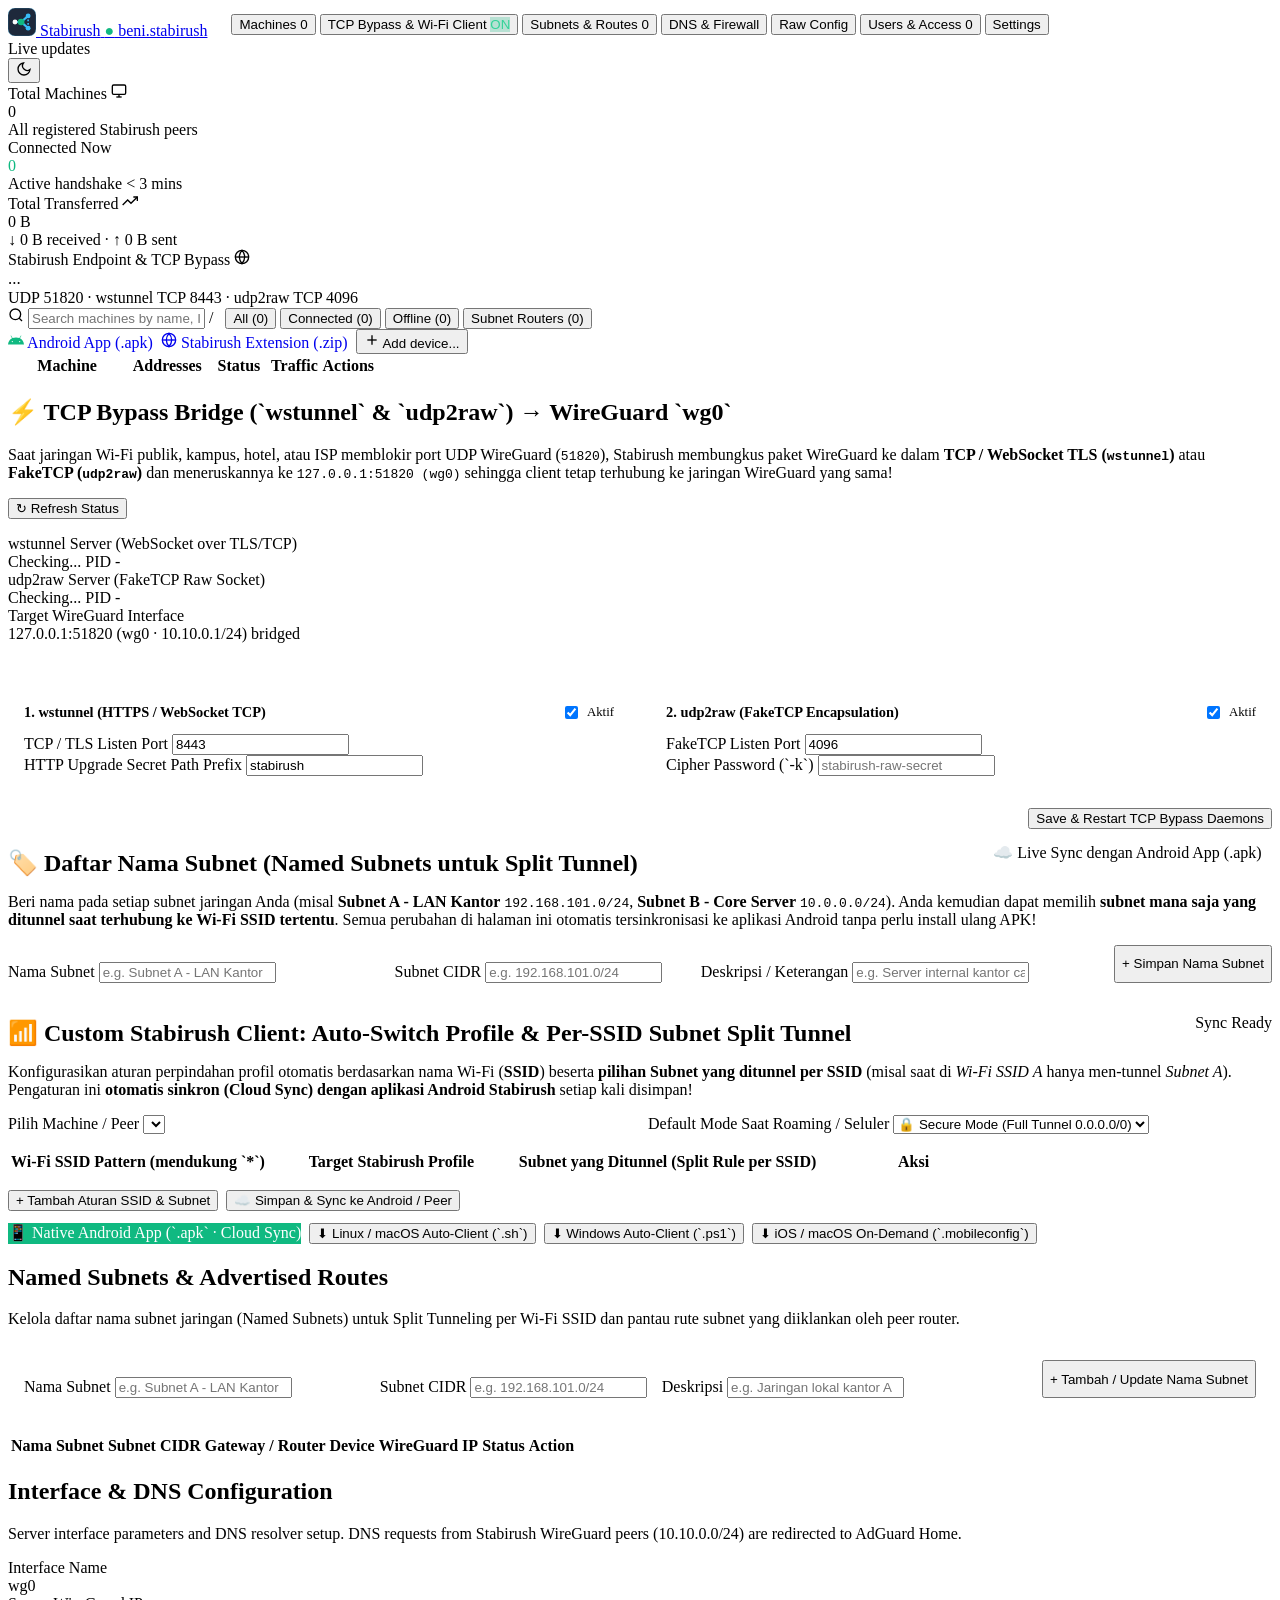
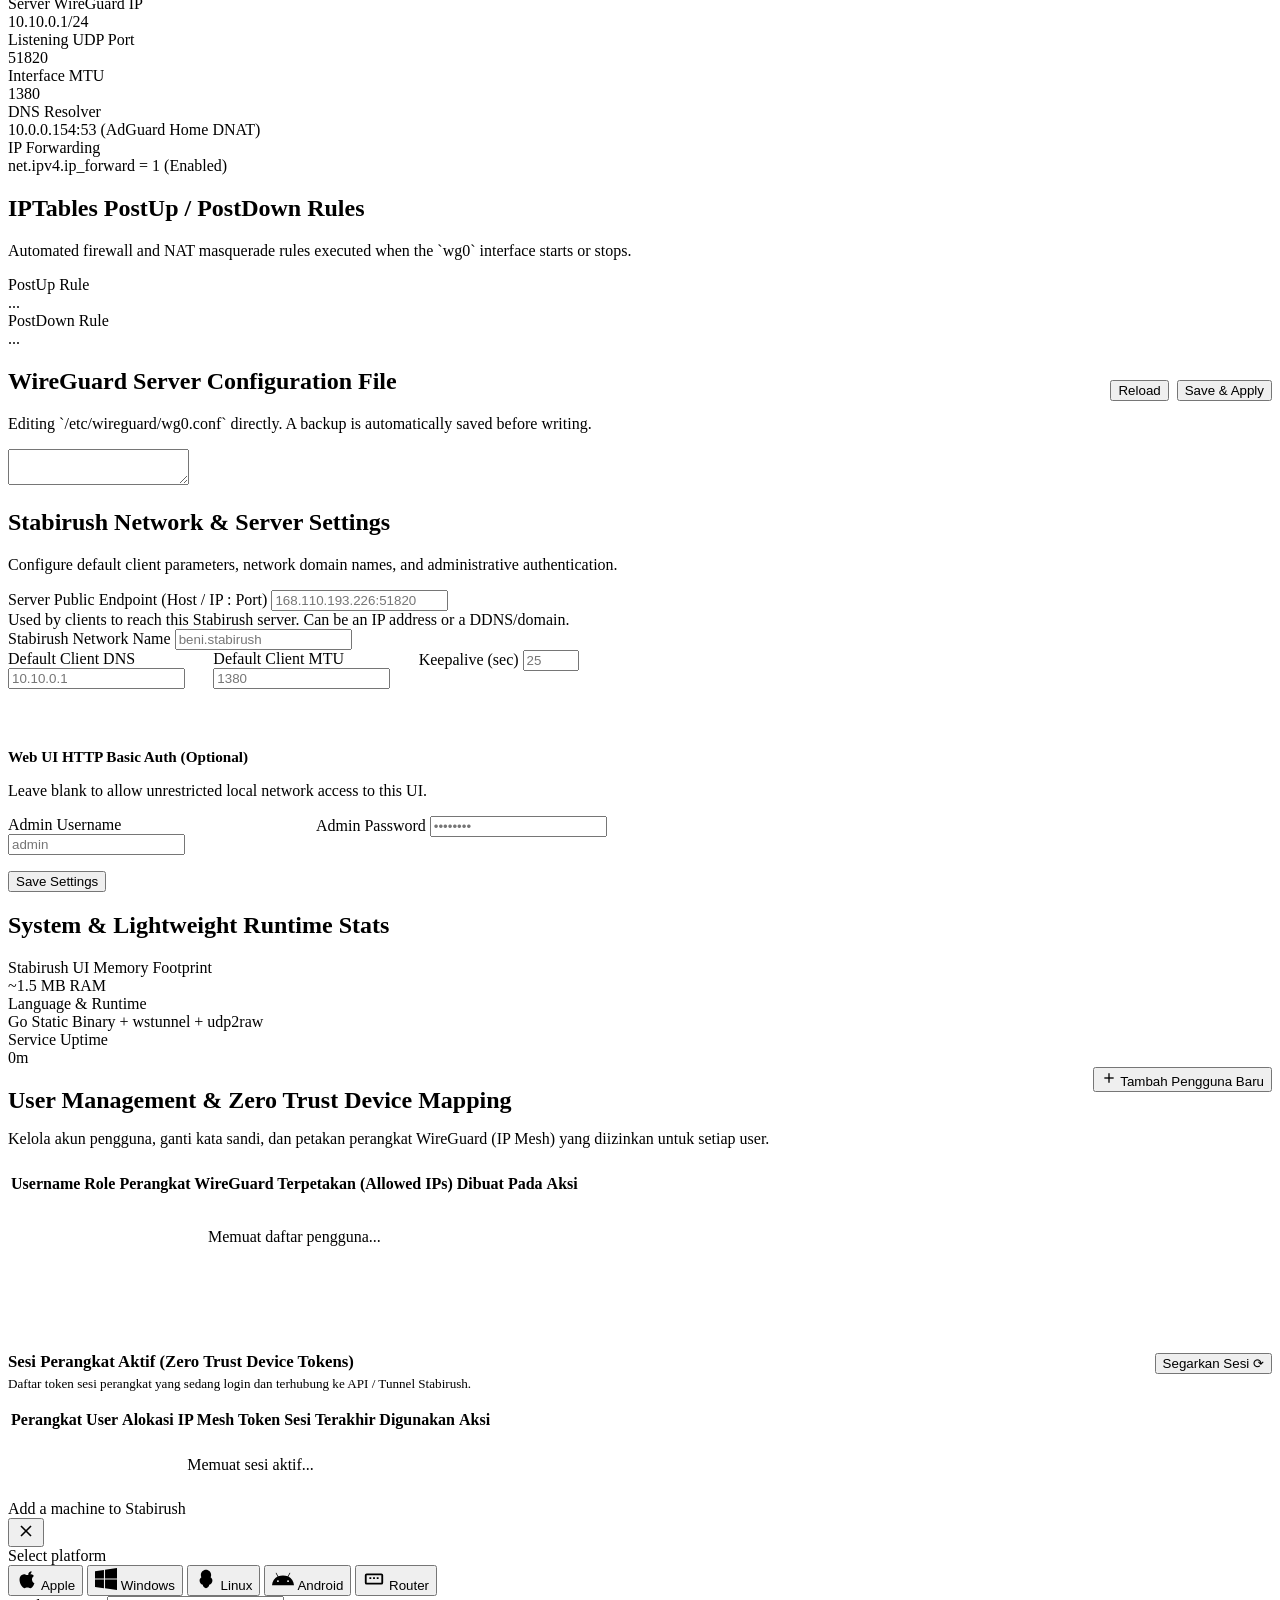
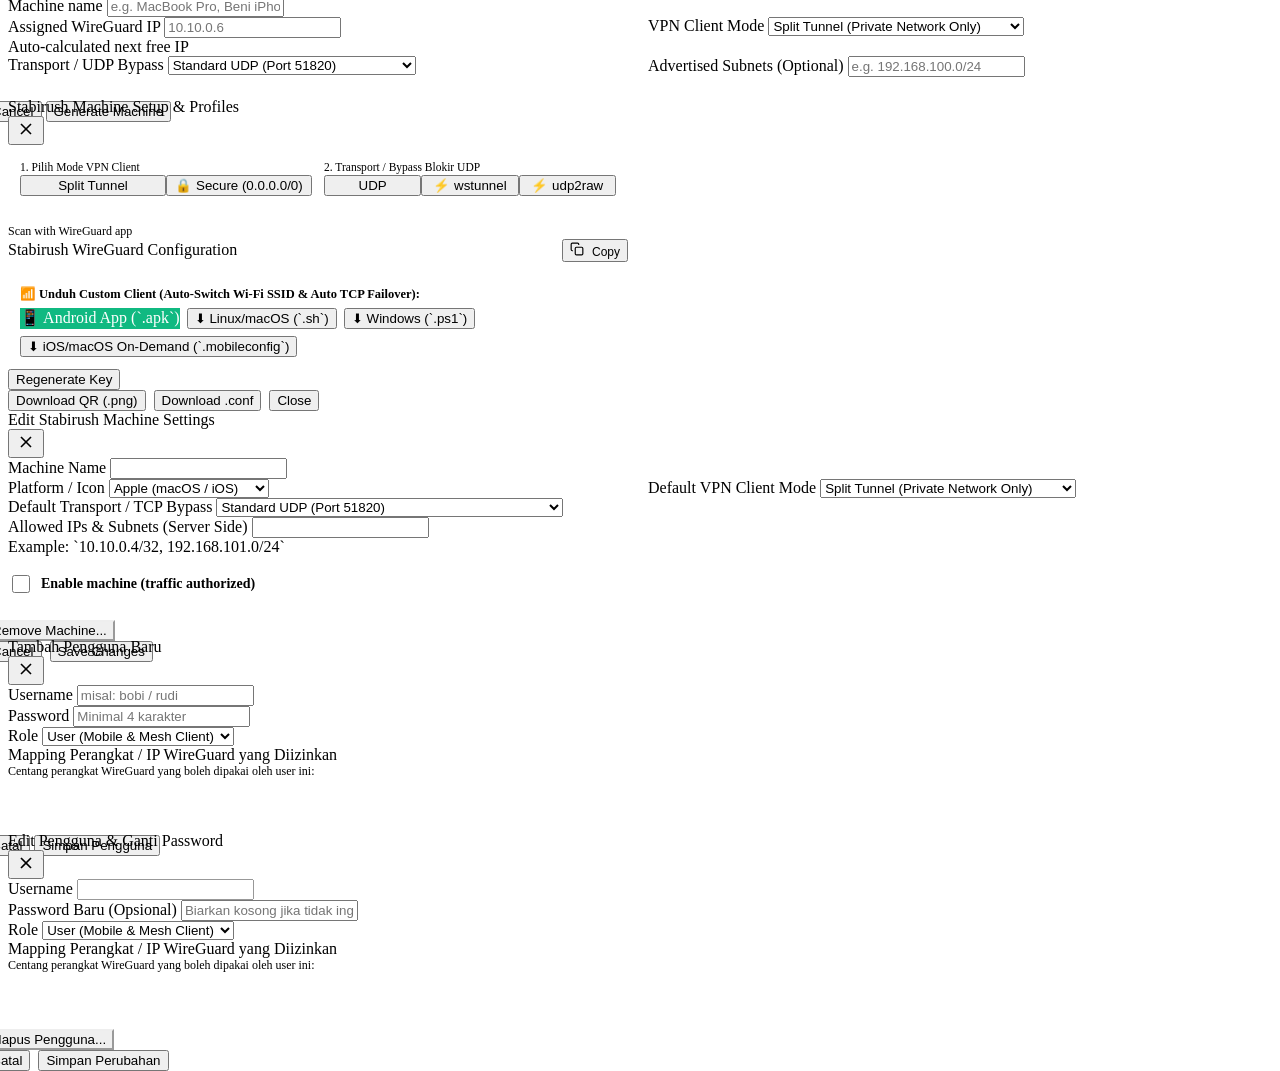
==== web/static/index.html @ 20a37ce1 "feat: initial commit of Stabirush WireGuard UI & Android Client" ====
<!DOCTYPE html>
<html lang="en">
<head>
  <meta charset="UTF-8">
  <meta name="viewport" content="width=device-width, initial-scale=1.0">
  <title>Machines · Stabirush WireGuard Management</title>
  <link rel="stylesheet" href="/static/style.css?v=3">
  <link rel="icon" href="data:image/svg+xml,<svg xmlns='http://www.w3.org/2000/svg' viewBox='0 0 32 32'><rect width='32' height='32' rx='8' fill='%230f172a'/><line x1='8' y1='16' x2='15' y2='16' stroke='%2338bdf8' stroke-width='2.5' stroke-linecap='round'/><line x1='15' y1='16' x2='23' y2='9' stroke='%2338bdf8' stroke-width='2.5' stroke-linecap='round'/><line x1='15' y1='16' x2='23' y2='23' stroke='%2338bdf8' stroke-width='2.5' stroke-linecap='round'/><line x1='23' y1='9' x2='23' y2='23' stroke='%2338bdf8' stroke-width='2' stroke-dasharray='2 2'/><circle cx='8' cy='16' r='3' fill='%23f8fafc'/><circle cx='15' cy='16' r='4' fill='%2310b981'/><circle cx='23' cy='9' r='3' fill='%2338bdf8'/><circle cx='23' cy='23' r='3' fill='%2338bdf8'/></svg>">
</head>
<body>

  <!-- Navbar -->
  <header class="navbar">
    <div class="nav-container">
      <div style="display: flex; align-items: center; gap: 1.5rem;">
        <a href="#" class="nav-brand" onclick="switchTab('machines')">
          <svg class="brand-logo-svg" width="28" height="28" viewBox="0 0 32 32" fill="none" aria-label="Stabirush Connection Logo">
            <rect width="32" height="32" rx="8" fill="#1e293b" stroke="rgba(56,189,248,0.35)" stroke-width="1"/>
            <line x1="8" y1="16" x2="15" y2="16" stroke="#38bdf8" stroke-width="2.5" stroke-linecap="round"/>
            <line x1="15" y1="16" x2="23" y2="9" stroke="#38bdf8" stroke-width="2.5" stroke-linecap="round"/>
            <line x1="15" y1="16" x2="23" y2="23" stroke="#38bdf8" stroke-width="2.5" stroke-linecap="round"/>
            <line x1="23" y1="9" x2="23" y2="23" stroke="#38bdf8" stroke-width="1.8" stroke-dasharray="2 2"/>
            <circle cx="8" cy="16" r="2.8" fill="#f8fafc"/>
            <circle cx="15" cy="16" r="3.8" fill="#10b981"/>
            <circle cx="23" cy="9" r="2.8" fill="#38bdf8"/>
            <circle cx="23" cy="23" r="2.8" fill="#38bdf8"/>
          </svg>
          <span class="brand-text">Stabirush</span>
          <span class="brand-tailnet" id="nav-tailnet-name">
            <span style="color:#10b981;">●</span> beni.stabirush
          </span>
        </a>

        <nav class="nav-tabs">
          <button class="nav-tab active" data-tab="machines" onclick="switchTab('machines')">
            Machines <span class="tab-badge" id="tab-badge-machines">0</span>
          </button>
          <button class="nav-tab" data-tab="bypass" onclick="switchTab('bypass')">
            TCP Bypass &amp; Wi-Fi Client <span class="tab-badge" style="background:rgba(16,185,129,0.25);color:#34d399;" id="tab-badge-bypass">ON</span>
          </button>
          <button class="nav-tab" data-tab="subnets" onclick="switchTab('subnets')">
            Subnets &amp; Routes <span class="tab-badge" id="tab-badge-subnets">0</span>
          </button>
          <button class="nav-tab" data-tab="dns" onclick="switchTab('dns')">
            DNS &amp; Firewall
          </button>
          <button class="nav-tab" data-tab="config" onclick="switchTab('config')">
            Raw Config
          </button>
          <button class="nav-tab" data-tab="users" onclick="switchTab('users')">
            Users &amp; Access <span class="tab-badge" id="tab-badge-users">0</span>
          </button>
          <button class="nav-tab" data-tab="settings" onclick="switchTab('settings')">
            Settings
          </button>
        </nav>
      </div>

      <div class="nav-controls">
        <div class="live-indicator">
          <span class="pulse-dot"></span>
          <span>Live updates</span>
        </div>
        <button class="btn-icon" id="theme-toggle" title="Toggle Dark/Light Mode" onclick="toggleTheme()">
          <svg width="16" height="16" viewBox="0 0 24 24" fill="none" stroke="currentColor" stroke-width="2">
            <path d="M21 12.79A9 9 0 1 1 11.21 3 7 7 0 0 0 21 12.79z"></path>
          </svg>
        </button>
      </div>
    </div>
  </header>

  <!-- Main Content Area -->
  <main class="main-content">

    <!-- TAB: MACHINES -->
    <section id="pane-machines" class="tab-pane active">
      <!-- Stats summary cards -->
      <div class="stats-grid">
        <div class="stat-card">
          <div class="stat-label">
            <span>Total Machines</span>
            <svg width="16" height="16" viewBox="0 0 24 24" fill="none" stroke="currentColor" stroke-width="2"><rect x="2" y="3" width="20" height="14" rx="2" ry="2"></rect><line x1="8" y1="21" x2="16" y2="21"></line><line x1="12" y1="17" x2="12" y2="21"></line></svg>
          </div>
          <div class="stat-value" id="stat-total-devices">0</div>
          <div class="stat-subtext" id="stat-devices-sub">All registered Stabirush peers</div>
        </div>

        <div class="stat-card">
          <div class="stat-label">
            <span>Connected Now</span>
            <span class="pulse-dot"></span>
          </div>
          <div class="stat-value" style="color:#10b981;" id="stat-connected-devices">0</div>
          <div class="stat-subtext">Active handshake &lt; 3 mins</div>
        </div>

        <div class="stat-card">
          <div class="stat-label">
            <span>Total Transferred</span>
            <svg width="16" height="16" viewBox="0 0 24 24" fill="none" stroke="currentColor" stroke-width="2"><polyline points="23 6 13.5 15.5 8.5 10.5 1 18"></polyline><polyline points="17 6 23 6 23 12"></polyline></svg>
          </div>
          <div class="stat-value" id="stat-total-transfer">0 B</div>
          <div class="stat-subtext" id="stat-transfer-sub">↓ 0 B received · ↑ 0 B sent</div>
        </div>

        <div class="stat-card">
          <div class="stat-label">
            <span>Stabirush Endpoint &amp; TCP Bypass</span>
            <svg width="16" height="16" viewBox="0 0 24 24" fill="none" stroke="currentColor" stroke-width="2"><circle cx="12" cy="12" r="10"></circle><line x1="2" y1="12" x2="22" y2="12"></line><path d="M12 2a15.3 15.3 0 0 1 4 10 15.3 15.3 0 0 1-4 10 15.3 15.3 0 0 1-4-10 15.3 15.3 0 0 1 4-10z"></path></svg>
          </div>
          <div class="stat-value" style="font-size:1.05rem; font-family:var(--font-mono);" id="stat-server-endpoint">...</div>
          <div class="stat-subtext" id="stat-server-iface">UDP 51820 · wstunnel TCP 8443 · udp2raw TCP 4096</div>
        </div>
      </div>

      <!-- Action & Filter Bar -->
      <div class="action-bar">
        <div style="display:flex; align-items:center; gap:0.75rem; flex:1; flex-wrap:wrap;">
          <div class="search-box">
            <svg class="search-icon" width="16" height="16" viewBox="0 0 24 24" fill="none" stroke="currentColor" stroke-width="2"><circle cx="11" cy="11" r="8"></circle><line x1="21" y1="21" x2="16.65" y2="16.65"></line></svg>
            <input type="text" id="machine-search" class="search-input" placeholder="Search machines by name, IP, or key..." oninput="filterMachines()">
            <span class="search-kbd">/</span>
          </div>

          <div class="filter-pills">
            <button class="filter-pill active" data-filter="all" onclick="setFilter('all')">All (<span id="count-all">0</span>)</button>
            <button class="filter-pill" data-filter="connected" onclick="setFilter('connected')">Connected (<span id="count-connected">0</span>)</button>
            <button class="filter-pill" data-filter="offline" onclick="setFilter('offline')">Offline (<span id="count-offline">0</span>)</button>
            <button class="filter-pill" data-filter="subnets" onclick="setFilter('subnets')">Subnet Routers (<span id="count-subnets">0</span>)</button>
          </div>
        </div>

        <div style="display:flex; align-items:center; gap:0.5rem; flex-wrap:wrap;">
          <a href="/static/stabirush-android.apk" download="stabirush-android.apk" class="btn-secondary" style="text-decoration:none; border-color:var(--status-connected-border);" title="Download Native Stabirush Android VPN App (.apk)">
            <svg width="16" height="16" viewBox="0 0 24 24" fill="currentColor" style="color:#10b981;"><path d="M17.523 15.3414c-.5511 0-.9993-.4486-.9993-.9997s.4482-.9993.9993-.9993c.551 0 .9993.4482.9993.9993.0001.5511-.4483.9997-.9993.9997m-11.046 0c-.5511 0-.9993-.4486-.9993-.9997s.4482-.9993.9993-.9993c.5511 0 .9993.4482.9993.9993 0 .5511-.4482.9997-.9993.9997m11.4045-6.02l1.9973-3.4592a.416.416 0 00-.1521-.5676.416.416 0 00-.5676.1521l-2.0223 3.503C15.5902 8.4116 13.8533 8.1 12 8.1s-3.5902.3116-5.1368.8497L4.8409 5.4467a.4161.4161 0 00-.5677-.1521.4157.4157 0 00-.1521.5676l1.9973 3.4592C2.6889 11.1867.3432 14.6589 0 18.761h24c-.3432-4.1021-2.6889-7.5743-6.1185-9.4396"/></svg>
            Android App (.apk)
          </a>
          <a href="/static/stabirush-vpn-extension.zip" download="stabirush-vpn-extension.zip" class="btn-secondary" style="text-decoration:none;" title="Download Stabirush Chrome / Edge VPN Extension (Split Tunnel & Secure 0.0.0.0/0)">
            <svg width="16" height="16" viewBox="0 0 24 24" fill="none" stroke="currentColor" stroke-width="2"><circle cx="12" cy="12" r="10"></circle><line x1="2" y1="12" x2="22" y2="12"></line><path d="M12 2a15.3 15.3 0 0 1 4 10 15.3 15.3 0 0 1-4 10 15.3 15.3 0 0 1-4-10 15.3 15.3 0 0 1 4-10z"></path></svg>
            Stabirush Extension (.zip)
          </a>
          <button class="btn-primary" onclick="openAddDeviceModal()">
            <svg width="16" height="16" viewBox="0 0 24 24" fill="none" stroke="currentColor" stroke-width="2"><line x1="12" y1="5" x2="12" y2="19"></line><line x1="5" y1="12" x2="19" y2="12"></line></svg>
            Add device...
          </button>
        </div>
      </div>

      <!-- Machines Table Card -->
      <div class="table-card">
        <table class="data-table">
          <thead>
            <tr>
              <th style="width: 32%;">Machine</th>
              <th style="width: 23%;">Addresses</th>
              <th style="width: 16%;">Status</th>
              <th style="width: 14%;">Traffic</th>
              <th style="width: 15%; text-align: right;">Actions</th>
            </tr>
          </thead>
          <tbody id="machines-table-body">
            <!-- Dynamically populated rows -->
          </tbody>
        </table>
        <div id="machines-empty-state" class="empty-state" style="display: none;">
          <svg width="48" height="48" viewBox="0 0 24 24" fill="none" stroke="currentColor" stroke-width="1.5"><rect x="2" y="3" width="20" height="14" rx="2" ry="2"></rect><line x1="8" y1="21" x2="16" y2="21"></line><line x1="12" y1="17" x2="12" y2="21"></line></svg>
          <div style="font-weight:600; font-size:1rem; margin-bottom:0.25rem;">No machines found</div>
          <div style="font-size:0.85rem;">Try adjusting your search or add a new machine to your Stabirush network.</div>
        </div>
      </div>
    </section>

    <!-- TAB: TCP BYPASS (WSTUNNEL / UDP2RAW) & CUSTOM WI-FI CLIENT -->
    <section id="pane-bypass" class="tab-pane">
      <div class="card-panel">
        <div style="display:flex; align-items:center; justify-content:space-between; flex-wrap:wrap; gap:1rem; margin-bottom:1rem;">
          <div>
            <h2 class="card-title">⚡ TCP Bypass Bridge (`wstunnel` &amp; `udp2raw`) &rarr; WireGuard `wg0`</h2>
            <p class="card-desc" style="margin-bottom:0;">
              Saat jaringan Wi-Fi publik, kampus, hotel, atau ISP memblokir port UDP WireGuard (<code>51820</code>), Stabirush membungkus paket WireGuard ke dalam <strong>TCP / WebSocket TLS (<code>wstunnel</code>)</strong> atau <strong>FakeTCP (<code>udp2raw</code>)</strong> dan meneruskannya ke <code>127.0.0.1:51820 (wg0)</code> sehingga client tetap terhubung ke jaringan WireGuard yang sama!
            </p>
          </div>
          <button class="btn-secondary" onclick="loadBypassStatus()">↻ Refresh Status</button>
        </div>

        <div class="info-grid" style="margin-bottom:1.5rem;">
          <div class="info-item">
            <label>wstunnel Server (WebSocket over TLS/TCP)</label>
            <div class="info-val">
              <span id="bypass-ws-status">Checking...</span>
              <span class="badge-tag badge-subnet" id="bypass-ws-pid">PID -</span>
            </div>
          </div>
          <div class="info-item">
            <label>udp2raw Server (FakeTCP Raw Socket)</label>
            <div class="info-val">
              <span id="bypass-u2r-status">Checking...</span>
              <span class="badge-tag badge-subnet" id="bypass-u2r-pid">PID -</span>
            </div>
          </div>
          <div class="info-item">
            <label>Target WireGuard Interface</label>
            <div class="info-val">
              <span>127.0.0.1:51820 (wg0 · 10.10.0.1/24)</span>
              <span class="badge-tag" style="background:var(--status-connected-bg);color:var(--status-connected);"> bridged </span>
            </div>
          </div>
        </div>

        <form onsubmit="saveBypassSettings(event)" style="border-top:1px solid var(--border-color); padding-top:1.25rem;">
          <div style="display:grid; grid-template-columns:repeat(auto-fit, minmax(260px, 1fr)); gap:1.25rem;">
            <div style="background:var(--bg-surface-secondary); padding:1rem; border-radius:var(--radius-md); border:1px solid var(--border-color);">
              <div style="display:flex; align-items:center; justify-content:space-between; margin-bottom:0.75rem;">
                <strong style="font-size:0.9rem;">1. wstunnel (HTTPS / WebSocket TCP)</strong>
                <label style="display:flex; align-items:center; gap:0.4rem; font-size:0.8rem; cursor:pointer;">
                  <input type="checkbox" id="cfg-ws-enabled" checked> Aktif
                </label>
              </div>
              <div class="form-group">
                <label class="form-label">TCP / TLS Listen Port</label>
                <input type="number" id="cfg-ws-port" class="form-input" value="8443" required>
              </div>
              <div class="form-group" style="margin-bottom:0;">
                <label class="form-label">HTTP Upgrade Secret Path Prefix</label>
                <input type="text" id="cfg-ws-prefix" class="form-input" value="stabirush" required>
              </div>
            </div>

            <div style="background:var(--bg-surface-secondary); padding:1rem; border-radius:var(--radius-md); border:1px solid var(--border-color);">
              <div style="display:flex; align-items:center; justify-content:space-between; margin-bottom:0.75rem;">
                <strong style="font-size:0.9rem;">2. udp2raw (FakeTCP Encapsulation)</strong>
                <label style="display:flex; align-items:center; gap:0.4rem; font-size:0.8rem; cursor:pointer;">
                  <input type="checkbox" id="cfg-u2r-enabled" checked> Aktif
                </label>
              </div>
              <div class="form-group">
                <label class="form-label">FakeTCP Listen Port</label>
                <input type="number" id="cfg-u2r-port" class="form-input" value="4096" required>
              </div>
              <div class="form-group" style="margin-bottom:0;">
                <label class="form-label">Cipher Password (`-k`)</label>
                <input type="text" id="cfg-u2r-pass" class="form-input" placeholder="stabirush-raw-secret" required>
              </div>
            </div>
          </div>

          <div style="margin-top:1rem; display:flex; justify-content:flex-end;">
            <button type="submit" class="btn-primary">Save &amp; Restart TCP Bypass Daemons</button>
          </div>
        </form>
      </div>

      <!-- Named Subnets Management & Custom WireGuard Wi-Fi SSID Profile Switcher Builder -->
      <div class="card-panel">
        <div style="display:flex; align-items:center; justify-content:space-between; flex-wrap:wrap; gap:0.75rem; margin-bottom:0.5rem;">
          <h2 class="card-title" style="margin-bottom:0;">🏷️ Daftar Nama Subnet (Named Subnets untuk Split Tunnel)</h2>
          <span class="badge-tag" style="background:var(--status-connected-bg);color:var(--status-connected);border:1px solid var(--status-connected-border);padding:0.25rem 0.65rem;">
            ☁️ Live Sync dengan Android App (.apk)
          </span>
        </div>
        <p class="card-desc">
          Beri nama pada setiap subnet jaringan Anda (misal <strong>Subnet A - LAN Kantor</strong> <code>192.168.101.0/24</code>, <strong>Subnet B - Core Server</strong> <code>10.0.0.0/24</code>).
          Anda kemudian dapat memilih <strong>subnet mana saja yang ditunnel saat terhubung ke Wi-Fi SSID tertentu</strong>. Semua perubahan di halaman ini otomatis tersinkronisasi ke aplikasi Android tanpa perlu install ulang APK!
        </p>

        <form onsubmit="addOrUpdateNamedSubnet(event)" style="display:grid; grid-template-columns: 1.4fr 1.1fr 1.5fr auto; gap:0.75rem; align-items:end; margin-bottom:1rem;">
          <div class="form-group" style="margin-bottom:0;">
            <label class="form-label">Nama Subnet</label>
            <input type="text" id="named-sub-name" class="form-input" placeholder="e.g. Subnet A - LAN Kantor" required>
          </div>
          <div class="form-group" style="margin-bottom:0;">
            <label class="form-label">Subnet CIDR</label>
            <input type="text" id="named-sub-cidr" class="form-input" placeholder="e.g. 192.168.101.0/24" required>
          </div>
          <div class="form-group" style="margin-bottom:0;">
            <label class="form-label">Deskripsi / Keterangan</label>
            <input type="text" id="named-sub-desc" class="form-input" placeholder="e.g. Server internal kantor cabang A">
          </div>
          <button type="submit" class="btn-primary" style="height:38px;">+ Simpan Nama Subnet</button>
        </form>

        <div id="named-subnets-pills" style="display:flex; flex-wrap:wrap; gap:0.5rem;">
          <!-- Populated by JS -->
        </div>
      </div>

      <div class="card-panel">
        <div style="display:flex; align-items:center; justify-content:space-between; flex-wrap:wrap; gap:0.75rem; margin-bottom:0.5rem;">
          <h2 class="card-title" style="margin-bottom:0;">📶 Custom Stabirush Client: Auto-Switch Profile &amp; Per-SSID Subnet Split Tunnel</h2>
          <span class="badge-tag badge-subnet" id="sync-version-badge">Sync Ready</span>
        </div>
        <p class="card-desc">
          Konfigurasikan aturan perpindahan profil otomatis berdasarkan nama Wi-Fi (<strong>SSID</strong>) beserta <strong>pilihan Subnet yang ditunnel per SSID</strong> (misal saat di <em>Wi-Fi SSID A</em> hanya men-tunnel <em>Subnet A</em>).
          Pengaturan ini <strong>otomatis sinkron (Cloud Sync) dengan aplikasi Android Stabirush</strong> setiap kali disimpan!
        </p>

        <div style="display:grid; grid-template-columns:repeat(auto-fit, minmax(280px, 1fr)); gap:1rem; margin-bottom:1rem;">
          <div class="form-group" style="margin-bottom:0;">
            <label class="form-label">Pilih Machine / Peer</label>
            <select id="custom-client-device" class="form-select" onchange="loadDeviceWifiRulesUI()"></select>
          </div>
          <div class="form-group" style="margin-bottom:0;">
            <label class="form-label">Default Mode Saat Roaming / Seluler</label>
            <select id="custom-client-default-mode" class="form-select">
              <option value="secure">🔒 Secure Mode (Full Tunnel 0.0.0.0/0)</option>
              <option value="split">Split Tunnel (Private Subnets)</option>
            </select>
          </div>
        </div>

        <div class="table-card" style="margin-bottom:1rem;">
          <table class="data-table">
            <thead>
              <tr>
                <th style="width:28%;">Wi-Fi SSID Pattern (mendukung `*`)</th>
                <th style="width:27%;">Target Stabirush Profile</th>
                <th style="width:33%;">Subnet yang Ditunnel (Split Rule per SSID)</th>
                <th style="width:12%; text-align:right;">Aksi</th>
              </tr>
            </thead>
            <tbody id="wifi-rules-tbody">
              <!-- Populated by JS -->
            </tbody>
          </table>
        </div>

        <div style="display:flex; justify-content:space-between; align-items:center; flex-wrap:wrap; gap:0.75rem;">
          <div style="display:flex; gap:0.5rem; flex-wrap:wrap;">
            <button type="button" class="btn-secondary" onclick="addWifiRuleRow()">+ Tambah Aturan SSID &amp; Subnet</button>
            <button type="button" class="btn-primary" onclick="saveDeviceWifiRules()">☁️ Simpan &amp; Sync ke Android / Peer</button>
          </div>

          <div style="display:flex; gap:0.5rem; flex-wrap:wrap;">
            <a href="/static/stabirush-android.apk" download="stabirush-android.apk" class="btn-primary" style="text-decoration:none; background:#10b981; color:#ffffff;" title="Cukup install 1x! Semua perubahan aturan SSID & Subnet otomatis sync ke APK ini.">
              📱 Native Android App (`.apk` · Cloud Sync)
            </a>
            <button type="button" class="btn-secondary" onclick="downloadCustomClient('linux')">
              ⬇ Linux / macOS Auto-Client (`.sh`)
            </button>
            <button type="button" class="btn-secondary" onclick="downloadCustomClient('windows')">
              ⬇ Windows Auto-Client (`.ps1`)
            </button>
            <button type="button" class="btn-secondary" onclick="downloadCustomClient('ios')">
              ⬇ iOS / macOS On-Demand (`.mobileconfig`)
            </button>
          </div>
        </div>
      </div>
    </section>

    <!-- TAB: SUBNETS & ROUTES -->
    <section id="pane-subnets" class="tab-pane">
      <div class="card-panel">
        <div style="display:flex; align-items:center; justify-content:space-between; flex-wrap:wrap; gap:1rem; margin-bottom:1rem;">
          <div>
            <h2 class="card-title">Named Subnets &amp; Advertised Routes</h2>
            <p class="card-desc" style="margin-bottom:0;">
              Kelola daftar nama subnet jaringan (Named Subnets) untuk Split Tunneling per Wi-Fi SSID dan pantau rute subnet yang diiklankan oleh peer router.
            </p>
          </div>
        </div>

        <form onsubmit="addOrUpdateNamedSubnetFromTab(event)" style="display:grid; grid-template-columns: 1.4fr 1.1fr 1.5fr auto; gap:0.75rem; align-items:end; margin-bottom:1.25rem; background:var(--bg-surface-secondary); padding:1rem; border-radius:var(--radius-md); border:1px solid var(--border-color);">
          <div class="form-group" style="margin-bottom:0;">
            <label class="form-label">Nama Subnet</label>
            <input type="text" id="tab-sub-name" class="form-input" placeholder="e.g. Subnet A - LAN Kantor" required>
          </div>
          <div class="form-group" style="margin-bottom:0;">
            <label class="form-label">Subnet CIDR</label>
            <input type="text" id="tab-sub-cidr" class="form-input" placeholder="e.g. 192.168.101.0/24" required>
          </div>
          <div class="form-group" style="margin-bottom:0;">
            <label class="form-label">Deskripsi</label>
            <input type="text" id="tab-sub-desc" class="form-input" placeholder="e.g. Jaringan lokal kantor A">
          </div>
          <button type="submit" class="btn-primary" style="height:38px;">+ Tambah / Update Nama Subnet</button>
        </form>

        <div class="table-card">
          <table class="data-table">
            <thead>
              <tr>
                <th>Nama Subnet</th>
                <th>Subnet CIDR</th>
                <th>Gateway / Router Device</th>
                <th>WireGuard IP</th>
                <th>Status</th>
                <th style="text-align:right;">Action</th>
              </tr>
            </thead>
            <tbody id="subnets-table-body">
              <!-- Dynamically populated -->
            </tbody>
          </table>
        </div>
      </div>
    </section>

    <!-- TAB: DNS & FIREWALL -->
    <section id="pane-dns" class="tab-pane">
      <div class="card-panel">
        <h2 class="card-title">Interface &amp; DNS Configuration</h2>
        <p class="card-desc">
          Server interface parameters and DNS resolver setup. DNS requests from Stabirush WireGuard peers (10.10.0.0/24) are redirected to AdGuard Home.
        </p>

        <div class="info-grid">
          <div class="info-item">
            <label>Interface Name</label>
            <div class="info-val"><span>wg0</span></div>
          </div>
          <div class="info-item">
            <label>Server WireGuard IP</label>
            <div class="info-val" id="dns-server-ip"><span>10.10.0.1/24</span></div>
          </div>
          <div class="info-item">
            <label>Listening UDP Port</label>
            <div class="info-val" id="dns-server-port"><span>51820</span></div>
          </div>
          <div class="info-item">
            <label>Interface MTU</label>
            <div class="info-val"><span>1380</span></div>
          </div>
          <div class="info-item">
            <label>DNS Resolver</label>
            <div class="info-val"><span>10.0.0.154:53 (AdGuard Home DNAT)</span></div>
          </div>
          <div class="info-item">
            <label>IP Forwarding</label>
            <div class="info-val" id="dns-ip-forward"><span>net.ipv4.ip_forward = 1 (Enabled)</span></div>
          </div>
        </div>
      </div>

      <div class="card-panel">
        <h2 class="card-title">IPTables PostUp / PostDown Rules</h2>
        <p class="card-desc">
          Automated firewall and NAT masquerade rules executed when the `wg0` interface starts or stops.
        </p>
        <div class="form-group">
          <label class="form-label">PostUp Rule</label>
          <div class="config-preview-box" id="rules-post-up">...</div>
        </div>
        <div class="form-group">
          <label class="form-label">PostDown Rule</label>
          <div class="config-preview-box" id="rules-post-down">...</div>
        </div>
      </div>
    </section>

    <!-- TAB: RAW CONFIG -->
    <section id="pane-config" class="tab-pane">
      <div class="card-panel">
        <div style="display:flex; align-items:center; justify-content:space-between; margin-bottom:1rem;">
          <div>
            <h2 class="card-title">WireGuard Server Configuration File</h2>
            <p class="card-desc" style="margin-bottom:0;">Editing `/etc/wireguard/wg0.conf` directly. A backup is automatically saved before writing.</p>
          </div>
          <div style="display:flex; gap:0.5rem;">
            <button class="btn-secondary" onclick="loadRawConfig()">Reload</button>
            <button class="btn-primary" onclick="saveRawConfig()">Save &amp; Apply</button>
          </div>
        </div>
        <textarea id="raw-config-editor" class="code-editor-area" spellcheck="false"></textarea>
      </div>
    </section>

    <!-- TAB: SETTINGS -->
    <section id="pane-settings" class="tab-pane">
      <div class="card-panel">
        <h2 class="card-title">Stabirush Network &amp; Server Settings</h2>
        <p class="card-desc">Configure default client parameters, network domain names, and administrative authentication.</p>

        <form id="settings-form" onsubmit="saveSettings(event)" style="max-width: 600px;">
          <div class="form-group">
            <label class="form-label">Server Public Endpoint (Host / IP : Port)</label>
            <input type="text" id="setting-endpoint" class="form-input" placeholder="168.110.193.226:51820" required>
            <div class="form-hint">Used by clients to reach this Stabirush server. Can be an IP address or a DDNS/domain.</div>
          </div>

          <div class="form-group">
            <label class="form-label">Stabirush Network Name</label>
            <input type="text" id="setting-tailnet" class="form-input" placeholder="beni.stabirush" required>
          </div>

          <div style="display: grid; grid-template-columns: 1fr 1fr 1fr; gap: 1rem;">
            <div class="form-group">
              <label class="form-label">Default Client DNS</label>
              <input type="text" id="setting-dns" class="form-input" placeholder="10.10.0.1" required>
            </div>
            <div class="form-group">
              <label class="form-label">Default Client MTU</label>
              <input type="text" id="setting-mtu" class="form-input" placeholder="1380" required>
            </div>
            <div class="form-group">
              <label class="form-label">Keepalive (sec)</label>
              <input type="number" id="setting-keepalive" class="form-input" placeholder="25" min="0" max="120" required>
            </div>
          </div>

          <div style="margin-top: 1.5rem; padding-top: 1.25rem; border-top: 1px solid var(--border-color);">
            <h3 style="font-size:0.95rem; font-weight:600; margin-bottom:0.35rem;">Web UI HTTP Basic Auth (Optional)</h3>
            <p class="card-desc">Leave blank to allow unrestricted local network access to this UI.</p>
            <div style="display: grid; grid-template-columns: 1fr 1fr; gap: 1rem;">
              <div class="form-group">
                <label class="form-label">Admin Username</label>
                <input type="text" id="setting-auth-user" class="form-input" placeholder="admin">
              </div>
              <div class="form-group">
                <label class="form-label">Admin Password</label>
                <input type="password" id="setting-auth-pass" class="form-input" placeholder="••••••••">
              </div>
            </div>
          </div>

          <button type="submit" class="btn-primary" style="margin-top: 1rem;">Save Settings</button>
        </form>
      </div>

      <div class="card-panel">
        <h2 class="card-title">System &amp; Lightweight Runtime Stats</h2>
        <div class="info-grid">
          <div class="info-item">
            <label>Stabirush UI Memory Footprint</label>
            <div class="info-val" id="runtime-memory"><span>~1.5 MB RAM</span></div>
          </div>
          <div class="info-item">
            <label>Language &amp; Runtime</label>
            <div class="info-val"><span>Go Static Binary + wstunnel + udp2raw</span></div>
          </div>
          <div class="info-item">
            <label>Service Uptime</label>
            <div class="info-val" id="runtime-uptime"><span>0m</span></div>
          </div>
        </div>
      </div>
    </section>

    <!-- TAB: USERS & ACCESS -->
    <section id="pane-users" class="tab-pane">
      <div class="card-panel">
        <div style="display:flex; justify-content:space-between; align-items:flex-start; flex-wrap:wrap; gap:1rem; margin-bottom:1.5rem;">
          <div>
            <h2 class="card-title" style="margin-bottom:0.25rem;">User Management &amp; Zero Trust Device Mapping</h2>
            <p class="card-desc" style="margin-bottom:0;">Kelola akun pengguna, ganti kata sandi, dan petakan perangkat WireGuard (IP Mesh) yang diizinkan untuk setiap user.</p>
          </div>
          <button class="btn-primary" onclick="openAddUserModal()">
            <svg width="16" height="16" viewBox="0 0 24 24" fill="none" stroke="currentColor" stroke-width="2"><line x1="12" y1="5" x2="12" y2="19"></line><line x1="5" y1="12" x2="19" y2="12"></line></svg>
            Tambah Pengguna Baru
          </button>
        </div>

        <!-- Users Table -->
        <div class="table-container" style="margin-bottom:2rem;">
          <table class="data-table">
            <thead>
              <tr>
                <th>Username</th>
                <th>Role</th>
                <th>Perangkat WireGuard Terpetakan (Allowed IPs)</th>
                <th>Dibuat Pada</th>
                <th style="text-align:right;">Aksi</th>
              </tr>
            </thead>
            <tbody id="users-table-body">
              <tr>
                <td colspan="5" style="text-align:center; padding:2rem; color:var(--text-muted);">Memuat daftar pengguna...</td>
              </tr>
            </tbody>
          </table>
        </div>

        <!-- Active Device Sessions / Tokens -->
        <div style="border-top:1px solid var(--border-color); padding-top:1.5rem;">
          <div style="display:flex; justify-content:space-between; align-items:center; margin-bottom:1rem; flex-wrap:wrap; gap:0.5rem;">
            <div>
              <h3 style="font-weight:700; font-size:1.05rem; color:var(--text-primary); margin-bottom:0.2rem;">Sesi Perangkat Aktif (Zero Trust Device Tokens)</h3>
              <p style="font-size:0.82rem; color:var(--text-muted); margin:0;">Daftar token sesi perangkat yang sedang login dan terhubung ke API / Tunnel Stabirush.</p>
            </div>
            <button class="btn-secondary btn-sm" onclick="fetchUserTokens()">Segarkan Sesi ⟳</button>
          </div>

          <div class="table-container">
            <table class="data-table">
              <thead>
                <tr>
                  <th>Perangkat</th>
                  <th>User</th>
                  <th>Alokasi IP Mesh</th>
                  <th>Token Sesi</th>
                  <th>Terakhir Digunakan</th>
                  <th style="text-align:right;">Aksi</th>
                </tr>
              </thead>
              <tbody id="tokens-table-body">
                <tr>
                  <td colspan="6" style="text-align:center; padding:1.5rem; color:var(--text-muted);">Memuat sesi aktif...</td>
                </tr>
              </tbody>
            </table>
          </div>
        </div>

      </div>
    </section>

  </main>

  <!-- =========================================================
       MODALS
       ========================================================= -->

  <!-- Modal: Add Device -->
  <div id="modal-add-device" class="modal-backdrop">
    <div class="modal-dialog">
      <div class="modal-header">
        <div class="modal-title">Add a machine to Stabirush</div>
        <button class="modal-close" onclick="closeModal('modal-add-device')">
          <svg width="20" height="20" viewBox="0 0 24 24" fill="none" stroke="currentColor" stroke-width="2"><line x1="18" y1="6" x2="6" y2="18"></line><line x1="6" y1="6" x2="18" y2="18"></line></svg>
        </button>
      </div>

      <div class="modal-body" id="add-device-step1">
        <label class="form-label">Select platform</label>
        <div class="platform-selector">
          <button type="button" class="platform-btn active" data-os="macos" onclick="selectPlatform('macos')">
            <svg width="22" height="22" viewBox="0 0 24 24" fill="currentColor"><path d="M18.71 19.5c-.83 1.24-1.71 2.45-3.05 2.47-1.34.03-1.77-.79-3.29-.79-1.53 0-2 .77-3.27.82-1.31.05-2.3-1.32-3.14-2.53C4.25 17 2.94 12.45 4.7 9.39c.87-1.52 2.43-2.48 4.12-2.51 1.28-.02 2.5.87 3.29.87.78 0 2.26-1.07 3.81-.91.65.03 2.47.26 3.64 1.98-.09.06-2.17 1.28-2.15 3.81.03 3.02 2.65 4.03 2.68 4.04-.03.07-.42 1.44-1.38 2.83M15.97 6.37c.63-.76 1.06-1.82.94-2.88-.91.04-2.02.61-2.67 1.37-.58.67-1.09 1.74-.95 2.78 1.02.08 2.06-.51 2.68-1.27z"/></svg>
            <span>Apple</span>
          </button>
          <button type="button" class="platform-btn" data-os="windows" onclick="selectPlatform('windows')">
            <svg width="22" height="22" viewBox="0 0 24 24" fill="currentColor"><path d="M0 3.449L9.75 2.1v9.451H0m10.949-9.602L24 0v11.4H10.949M0 12.6h9.75v9.451L0 20.699M10.949 12.6H24V24l-13.051-1.801"/></svg>
            <span>Windows</span>
          </button>
          <button type="button" class="platform-btn" data-os="linux" onclick="selectPlatform('linux')">
            <svg width="22" height="22" viewBox="0 0 24 24" fill="currentColor"><path d="M12.001 2c-3.1 0-5.617 2.516-5.617 5.617 0 .895.21 1.742.586 2.492C5.748 10.92 5 12.188 5 13.61c0 2.22 1.428 4.116 3.447 4.793.18 1.996 1.848 3.597 3.554 3.597s3.374-1.601 3.554-3.597C17.572 17.726 19 15.83 19 13.61c0-1.422-.748-2.69-1.97-3.501.376-.75.586-1.597.586-2.492C17.616 4.516 15.1 2 12.001 2z"/></svg>
            <span>Linux</span>
          </button>
          <button type="button" class="platform-btn" data-os="android" onclick="selectPlatform('android')">
            <svg width="22" height="22" viewBox="0 0 24 24" fill="currentColor"><path d="M17.523 15.3414c-.5511 0-.9993-.4486-.9993-.9997s.4482-.9993.9993-.9993c.551 0 .9993.4482.9993.9993.0001.5511-.4483.9997-.9993.9997m-11.046 0c-.5511 0-.9993-.4486-.9993-.9997s.4482-.9993.9993-.9993c.5511 0 .9993.4482.9993.9993 0 .5511-.4482.9997-.9993.9997m11.4045-6.02l1.9973-3.4592a.416.416 0 00-.1521-.5676.416.416 0 00-.5676.1521l-2.0223 3.503C15.5902 8.4116 13.8533 8.1 12 8.1s-3.5902.3116-5.1368.8497L4.8409 5.4467a.4161.4161 0 00-.5677-.1521.4157.4157 0 00-.1521.5676l1.9973 3.4592C2.6889 11.1867.3432 14.6589 0 18.761h24c-.3432-4.1021-2.6889-7.5743-6.1185-9.4396"/></svg>
            <span>Android</span>
          </button>
          <button type="button" class="platform-btn" data-os="router" onclick="selectPlatform('router')">
            <svg width="22" height="22" viewBox="0 0 24 24" fill="currentColor"><path d="M4 6h16a2 2 0 0 1 2 2v8a2 2 0 0 1-2 2H4a2 2 0 0 1-2-2V8a2 2 0 0 1 2-2zm0 2v8h16V8H4zm3 2h2v2H7v-2zm4 0h2v2h-2v-2zm4 0h2v2h-2v-2z"/></svg>
            <span>Router</span>
          </button>
        </div>

        <form id="form-create-device" onsubmit="submitCreateDevice(event)">
          <div class="form-group">
            <label class="form-label">Machine name</label>
            <input type="text" id="new-device-name" class="form-input" placeholder="e.g. MacBook Pro, Beni iPhone, Home Router" required>
          </div>

          <div style="display: grid; grid-template-columns: 1fr 1fr; gap: 1rem;">
            <div class="form-group">
              <label class="form-label">Assigned WireGuard IP</label>
              <input type="text" id="new-device-ip" class="form-input" placeholder="10.10.0.6" required>
              <div class="form-hint">Auto-calculated next free IP</div>
            </div>

            <div class="form-group">
              <label class="form-label">VPN Client Mode</label>
              <select id="new-device-routing" class="form-select">
                <option value="split" selected>Split Tunnel (Private Network Only)</option>
                <option value="secure">🔒 Secure Mode (Full Tunnel 0.0.0.0/0)</option>
              </select>
            </div>
          </div>

          <div style="display: grid; grid-template-columns: 1fr 1fr; gap: 1rem;">
            <div class="form-group">
              <label class="form-label">Transport / UDP Bypass</label>
              <select id="new-device-transport" class="form-select">
                <option value="udp" selected>Standard UDP (Port 51820)</option>
                <option value="wstunnel">⚡ TCP Bypass: wstunnel (Port 8443)</option>
                <option value="udp2raw">⚡ TCP Bypass: udp2raw (Port 4096)</option>
              </select>
            </div>

            <div class="form-group">
              <label class="form-label">Advertised Subnets (Optional)</label>
              <input type="text" id="new-device-subnets" class="form-input" placeholder="e.g. 192.168.100.0/24">
            </div>
          </div>

          <div class="modal-footer" style="margin: 1.5rem -1.5rem -1.5rem -1.5rem;">
            <button type="button" class="btn-secondary" onclick="closeModal('modal-add-device')">Cancel</button>
            <button type="submit" class="btn-primary" id="btn-submit-create">Generate Machine</button>
          </div>
        </form>
      </div>

      <!-- Step 2: Generated QR & Config display -->
      <div class="modal-body" id="add-device-step2" style="display: none;">
        <div style="text-align: center; margin-bottom: 1.25rem;">
          <h3 style="font-weight: 700; font-size: 1.1rem; color: #10b981;" id="success-device-title">Machine Added to Stabirush!</h3>
          <p style="font-size: 0.85rem; color: var(--text-muted);">Scan this QR code with the WireGuard app or download the configuration profile.</p>
        </div>

        <div class="qr-box-container">
          <div id="qrcode-container"></div>
          <div style="font-size: 0.75rem; color: var(--text-muted); margin-top: 0.75rem;">Scan using camera or WireGuard App</div>
        </div>

        <div class="form-group">
          <div style="display:flex; align-items:center; justify-content:space-between; margin-bottom:0.35rem;">
            <label class="form-label" style="margin-bottom:0;">Configuration Profile (.conf)</label>
            <button class="btn-copy" onclick="copyCreatedConfig()" title="Copy to clipboard">
              <svg width="14" height="14" viewBox="0 0 24 24" fill="none" stroke="currentColor" stroke-width="2"><rect x="9" y="9" width="13" height="13" rx="2" ry="2"></rect><path d="M5 15H4a2 2 0 0 1-2-2V4a2 2 0 0 1 2-2h9a2 2 0 0 1 2 2v1"></path></svg>
              <span style="font-size:0.75rem; margin-left:0.25rem;">Copy</span>
            </button>
          </div>
          <div id="new-config-preview" class="config-preview-box"></div>
        </div>

        <div class="modal-footer" style="margin: 1.5rem -1.5rem -1.5rem -1.5rem; justify-content: space-between;">
          <button type="button" class="btn-secondary" onclick="resetAddDeviceModal()">Add Another</button>
          <div style="display:flex; gap:0.5rem;">
            <button type="button" class="btn-secondary" onclick="downloadQRImage('qrcode-container', state.createdDeviceName)">
              Download QR (.png)
            </button>
            <button type="button" class="btn-primary" onclick="downloadCreatedConfig()">
              Download .conf
            </button>
            <button type="button" class="btn-secondary" onclick="closeModal('modal-add-device')">Done</button>
          </div>
        </div>
      </div>
    </div>
  </div>

  <!-- Modal: View Setup / QR Code for Existing Device -->
  <div id="modal-view-setup" class="modal-backdrop">
    <div class="modal-dialog" style="max-width: 620px;">
      <div class="modal-header">
        <div class="modal-title" id="view-setup-title">Stabirush Machine Setup &amp; Profiles</div>
        <button class="modal-close" onclick="closeModal('modal-view-setup')">
          <svg width="20" height="20" viewBox="0 0 24 24" fill="none" stroke="currentColor" stroke-width="2"><line x1="18" y1="6" x2="6" y2="18"></line><line x1="6" y1="6" x2="18" y2="18"></line></svg>
        </button>
      </div>

      <div class="modal-body">
        <div id="view-rekey-banner" style="display:none; background:var(--accent-blue-bg); border:1px solid var(--accent-blue-border); border-radius:var(--radius-md); padding:0.75rem 1rem; margin-bottom:1rem; font-size:0.8rem; color:var(--text-main); align-items:center; justify-content:space-between; gap:0.75rem;">
          <span>Peer ini dibuat sebelum Web UI ada (Private Key hanya ada di perangkat client). Ingin membuat kunci baru agar QR &amp; .conf siap pakai?</span>
          <button type="button" class="btn-primary btn-sm" style="white-space:nowrap;" onclick="rekeyCurrentDevice()">Generate Kunci Baru</button>
        </div>

        <!-- Interactive Mode & Transport Switcher inside Setup Modal -->
        <div style="display:grid; grid-template-columns:1fr 1fr; gap:0.75rem; margin-bottom:1rem; background:var(--bg-surface-secondary); padding:0.75rem; border-radius:var(--radius-md); border:1px solid var(--border-color);">
          <div>
            <label class="form-label" style="font-size:0.72rem; margin-bottom:0.3rem;">1. Pilih Mode VPN Client</label>
            <div class="filter-pills" style="width:100%; display:grid; grid-template-columns:1fr 1fr;">
              <button type="button" class="filter-pill active" id="setup-mode-split" onclick="switchSetupProfile('split', null)">Split Tunnel</button>
              <button type="button" class="filter-pill" id="setup-mode-secure" onclick="switchSetupProfile('secure', null)">🔒 Secure (0.0.0.0/0)</button>
            </div>
          </div>
          <div>
            <label class="form-label" style="font-size:0.72rem; margin-bottom:0.3rem;">2. Transport / Bypass Blokir UDP</label>
            <div class="filter-pills" style="width:100%; display:grid; grid-template-columns:1fr 1fr 1fr;">
              <button type="button" class="filter-pill active" id="setup-trans-udp" onclick="switchSetupProfile(null, 'udp')">UDP</button>
              <button type="button" class="filter-pill" id="setup-trans-wstunnel" onclick="switchSetupProfile(null, 'wstunnel')">⚡ wstunnel</button>
              <button type="button" class="filter-pill" id="setup-trans-udp2raw" onclick="switchSetupProfile(null, 'udp2raw')">⚡ udp2raw</button>
            </div>
          </div>
        </div>

        <div class="qr-box-container">
          <div id="view-qrcode-container"></div>
          <div style="font-size: 0.75rem; color: var(--text-muted); margin-top: 0.75rem;" id="view-qr-hint">Scan with WireGuard app</div>
        </div>

        <div class="form-group">
          <div style="display:flex; align-items:center; justify-content:space-between; margin-bottom:0.35rem;">
            <label class="form-label" style="margin-bottom:0;">Stabirush WireGuard Configuration</label>
            <button class="btn-copy" onclick="copyExistingConfig()" title="Copy to clipboard">
              <svg width="14" height="14" viewBox="0 0 24 24" fill="none" stroke="currentColor" stroke-width="2"><rect x="9" y="9" width="13" height="13" rx="2" ry="2"></rect><path d="M5 15H4a2 2 0 0 1-2-2V4a2 2 0 0 1 2-2h9a2 2 0 0 1 2 2v1"></path></svg>
              <span style="font-size:0.75rem; margin-left:0.25rem;">Copy</span>
            </button>
          </div>
          <div id="view-config-preview" class="config-preview-box"></div>
        </div>

        <!-- Custom Auto-SSID Client Download Box -->
        <div style="background:var(--bg-surface-secondary); border:1px solid var(--border-color); border-radius:var(--radius-md); padding:0.75rem; margin-top:0.75rem;">
          <div style="font-size:0.78rem; font-weight:600; margin-bottom:0.4rem;">📶 Unduh Custom Client (Auto-Switch Wi-Fi SSID &amp; Auto TCP Failover):</div>
          <div style="display:flex; gap:0.45rem; flex-wrap:wrap;">
            <a href="/static/stabirush-android.apk" download="stabirush-android.apk" class="btn-primary btn-sm" style="text-decoration:none; background:#10b981; color:#ffffff;">📱 Android App (`.apk`)</a>
            <button type="button" class="btn-secondary btn-sm" onclick="downloadCustomClientForViewing('linux')">⬇ Linux/macOS (`.sh`)</button>
            <button type="button" class="btn-secondary btn-sm" onclick="downloadCustomClientForViewing('windows')">⬇ Windows (`.ps1`)</button>
            <button type="button" class="btn-secondary btn-sm" onclick="downloadCustomClientForViewing('ios')">⬇ iOS/macOS On-Demand (`.mobileconfig`)</button>
          </div>
        </div>
      </div>

      <div class="modal-footer" style="justify-content: space-between;">
        <button type="button" class="btn-secondary btn-sm" onclick="rekeyCurrentDevice()" title="Rotate / Generate New Keypair">
          Regenerate Key
        </button>
        <div style="display:flex; gap:0.5rem;">
          <button type="button" class="btn-secondary" onclick="downloadQRImage('view-qrcode-container', state.viewingDeviceName)">
            Download QR (.png)
          </button>
          <button type="button" class="btn-primary" id="btn-view-download" onclick="downloadExistingConfig()">
            Download .conf
          </button>
          <button type="button" class="btn-secondary" onclick="closeModal('modal-view-setup')">Close</button>
        </div>
      </div>
    </div>
  </div>

  <!-- Modal: Edit Device -->
  <div id="modal-edit-device" class="modal-backdrop">
    <div class="modal-dialog">
      <div class="modal-header">
        <div class="modal-title">Edit Stabirush Machine Settings</div>
        <button class="modal-close" onclick="closeModal('modal-edit-device')">
          <svg width="20" height="20" viewBox="0 0 24 24" fill="none" stroke="currentColor" stroke-width="2"><line x1="18" y1="6" x2="6" y2="18"></line><line x1="6" y1="6" x2="18" y2="18"></line></svg>
        </button>
      </div>

      <div class="modal-body">
        <form id="form-edit-device" onsubmit="submitEditDevice(event)">
          <input type="hidden" id="edit-device-pubkey">

          <div class="form-group">
            <label class="form-label">Machine Name</label>
            <input type="text" id="edit-device-name" class="form-input" required>
          </div>

          <div style="display:grid; grid-template-columns:1fr 1fr; gap:1rem;">
            <div class="form-group">
              <label class="form-label">Platform / Icon</label>
              <select id="edit-device-os" class="form-select">
                <option value="macos">Apple (macOS / iOS)</option>
                <option value="windows">Windows</option>
                <option value="linux">Linux</option>
                <option value="android">Android</option>
                <option value="router">Router / Subnet Router</option>
                <option value="browser">Browser Extension</option>
                <option value="device">Generic Device</option>
              </select>
            </div>

            <div class="form-group">
              <label class="form-label">Default VPN Client Mode</label>
              <select id="edit-device-routing" class="form-select">
                <option value="split">Split Tunnel (Private Network Only)</option>
                <option value="secure">🔒 Secure Mode (Full Tunnel 0.0.0.0/0)</option>
              </select>
            </div>
          </div>

          <div class="form-group">
            <label class="form-label">Default Transport / TCP Bypass</label>
            <select id="edit-device-transport" class="form-select">
              <option value="udp">Standard UDP (Port 51820)</option>
              <option value="wstunnel">⚡ TCP Bypass: wstunnel (WebSocket TLS Port 8443)</option>
              <option value="udp2raw">⚡ TCP Bypass: udp2raw (FakeTCP Port 4096)</option>
            </select>
          </div>

          <div class="form-group">
            <label class="form-label">Allowed IPs &amp; Subnets (Server Side)</label>
            <input type="text" id="edit-device-allowedips" class="form-input" required>
            <div class="form-hint">Example: `10.10.0.4/32, 192.168.101.0/24`</div>
          </div>

          <div class="form-group" style="display:flex; align-items:center; gap:0.5rem; margin-top:1rem;">
            <input type="checkbox" id="edit-device-enabled" style="width:18px; height:18px; cursor:pointer;">
            <label for="edit-device-enabled" style="font-size:0.875rem; font-weight:600; cursor:pointer;">Enable machine (traffic authorized)</label>
          </div>

          <div class="modal-footer" style="margin: 1.5rem -1.5rem -1.5rem -1.5rem; justify-content: space-between;">
            <button type="button" class="btn-secondary" style="color:var(--danger); border-color:var(--danger-border);" onclick="confirmDeleteDevice()">Remove Machine...</button>
            <div style="display:flex; gap:0.5rem;">
              <button type="button" class="btn-secondary" onclick="closeModal('modal-edit-device')">Cancel</button>
              <button type="submit" class="btn-primary">Save Changes</button>
            </div>
          </div>
        </form>
      </div>
    </div>
  </div>

  <!-- Modal: Add User -->
  <div id="modal-add-user" class="modal-backdrop">
    <div class="modal-dialog">
      <div class="modal-header">
        <div class="modal-title">Tambah Pengguna Baru</div>
        <button class="modal-close" onclick="closeModal('modal-add-user')">
          <svg width="20" height="20" viewBox="0 0 24 24" fill="none" stroke="currentColor" stroke-width="2"><line x1="18" y1="6" x2="6" y2="18"></line><line x1="6" y1="6" x2="18" y2="18"></line></svg>
        </button>
      </div>
      <div class="modal-body">
        <form id="form-add-user" onsubmit="submitAddUser(event)">
          <div class="form-group">
            <label class="form-label">Username</label>
            <input type="text" id="add-user-username" class="form-input" required placeholder="misal: bobi / rudi">
          </div>
          <div class="form-group">
            <label class="form-label">Password</label>
            <input type="password" id="add-user-password" class="form-input" required placeholder="Minimal 4 karakter">
          </div>
          <div class="form-group">
            <label class="form-label">Role</label>
            <select id="add-user-role" class="form-select">
              <option value="user">User (Mobile &amp; Mesh Client)</option>
              <option value="admin">Administrator (Akses Penuh)</option>
            </select>
          </div>
          <div class="form-group">
            <label class="form-label">Mapping Perangkat / IP WireGuard yang Diizinkan</label>
            <div style="font-size:0.75rem; color:var(--text-muted); margin-bottom:0.5rem;">Centang perangkat WireGuard yang boleh dipakai oleh user ini:</div>
            <div id="add-user-devices-checkboxes" style="background:var(--bg-surface-secondary); border:1px solid var(--border-color); border-radius:var(--radius-sm); padding:0.75rem; max-height:160px; overflow-y:auto;">
              <!-- Filled dynamically -->
            </div>
          </div>
          <div class="modal-footer" style="margin:1.5rem -1.5rem -1.5rem -1.5rem; justify-content:flex-end; gap:0.5rem;">
            <button type="button" class="btn-secondary" onclick="closeModal('modal-add-user')">Batal</button>
            <button type="submit" class="btn-primary">Simpan Pengguna</button>
          </div>
        </form>
      </div>
    </div>
  </div>

  <!-- Modal: Edit User -->
  <div id="modal-edit-user" class="modal-backdrop">
    <div class="modal-dialog">
      <div class="modal-header">
        <div class="modal-title">Edit Pengguna &amp; Ganti Password</div>
        <button class="modal-close" onclick="closeModal('modal-edit-user')">
          <svg width="20" height="20" viewBox="0 0 24 24" fill="none" stroke="currentColor" stroke-width="2"><line x1="18" y1="6" x2="6" y2="18"></line><line x1="6" y1="6" x2="18" y2="18"></line></svg>
        </button>
      </div>
      <div class="modal-body">
        <form id="form-edit-user" onsubmit="submitEditUser(event)">
          <div class="form-group">
            <label class="form-label">Username</label>
            <input type="text" id="edit-user-username" class="form-input" readonly style="opacity:0.75; cursor:not-allowed;">
          </div>
          <div class="form-group">
            <label class="form-label">Password Baru (Opsional)</label>
            <input type="password" id="edit-user-password" class="form-input" placeholder="Biarkan kosong jika tidak ingin mengganti password">
          </div>
          <div class="form-group">
            <label class="form-label">Role</label>
            <select id="edit-user-role" class="form-select">
              <option value="user">User (Mobile &amp; Mesh Client)</option>
              <option value="admin">Administrator (Akses Penuh)</option>
            </select>
          </div>
          <div class="form-group">
            <label class="form-label">Mapping Perangkat / IP WireGuard yang Diizinkan</label>
            <div style="font-size:0.75rem; color:var(--text-muted); margin-bottom:0.5rem;">Centang perangkat WireGuard yang boleh dipakai oleh user ini:</div>
            <div id="edit-user-devices-checkboxes" style="background:var(--bg-surface-secondary); border:1px solid var(--border-color); border-radius:var(--radius-sm); padding:0.75rem; max-height:160px; overflow-y:auto;">
              <!-- Filled dynamically -->
            </div>
          </div>
          <div class="modal-footer" style="margin:1.5rem -1.5rem -1.5rem -1.5rem; justify-content:space-between;">
            <button type="button" class="btn-secondary" style="color:var(--danger); border-color:var(--danger-border);" onclick="confirmDeleteUser()">Hapus Pengguna...</button>
            <div style="display:flex; gap:0.5rem;">
              <button type="button" class="btn-secondary" onclick="closeModal('modal-edit-user')">Batal</button>
              <button type="submit" class="btn-primary">Simpan Perubahan</button>
            </div>
          </div>
        </form>
      </div>
    </div>
  </div>

  <!-- Toast Container -->
  <div id="toast-container" class="toast-container"></div>

  <!-- Scripts -->
  <script src="/static/qrcode.min.js?v=3"></script>
  <script src="/static/app.js?v=3"></script>
</body>
</html>
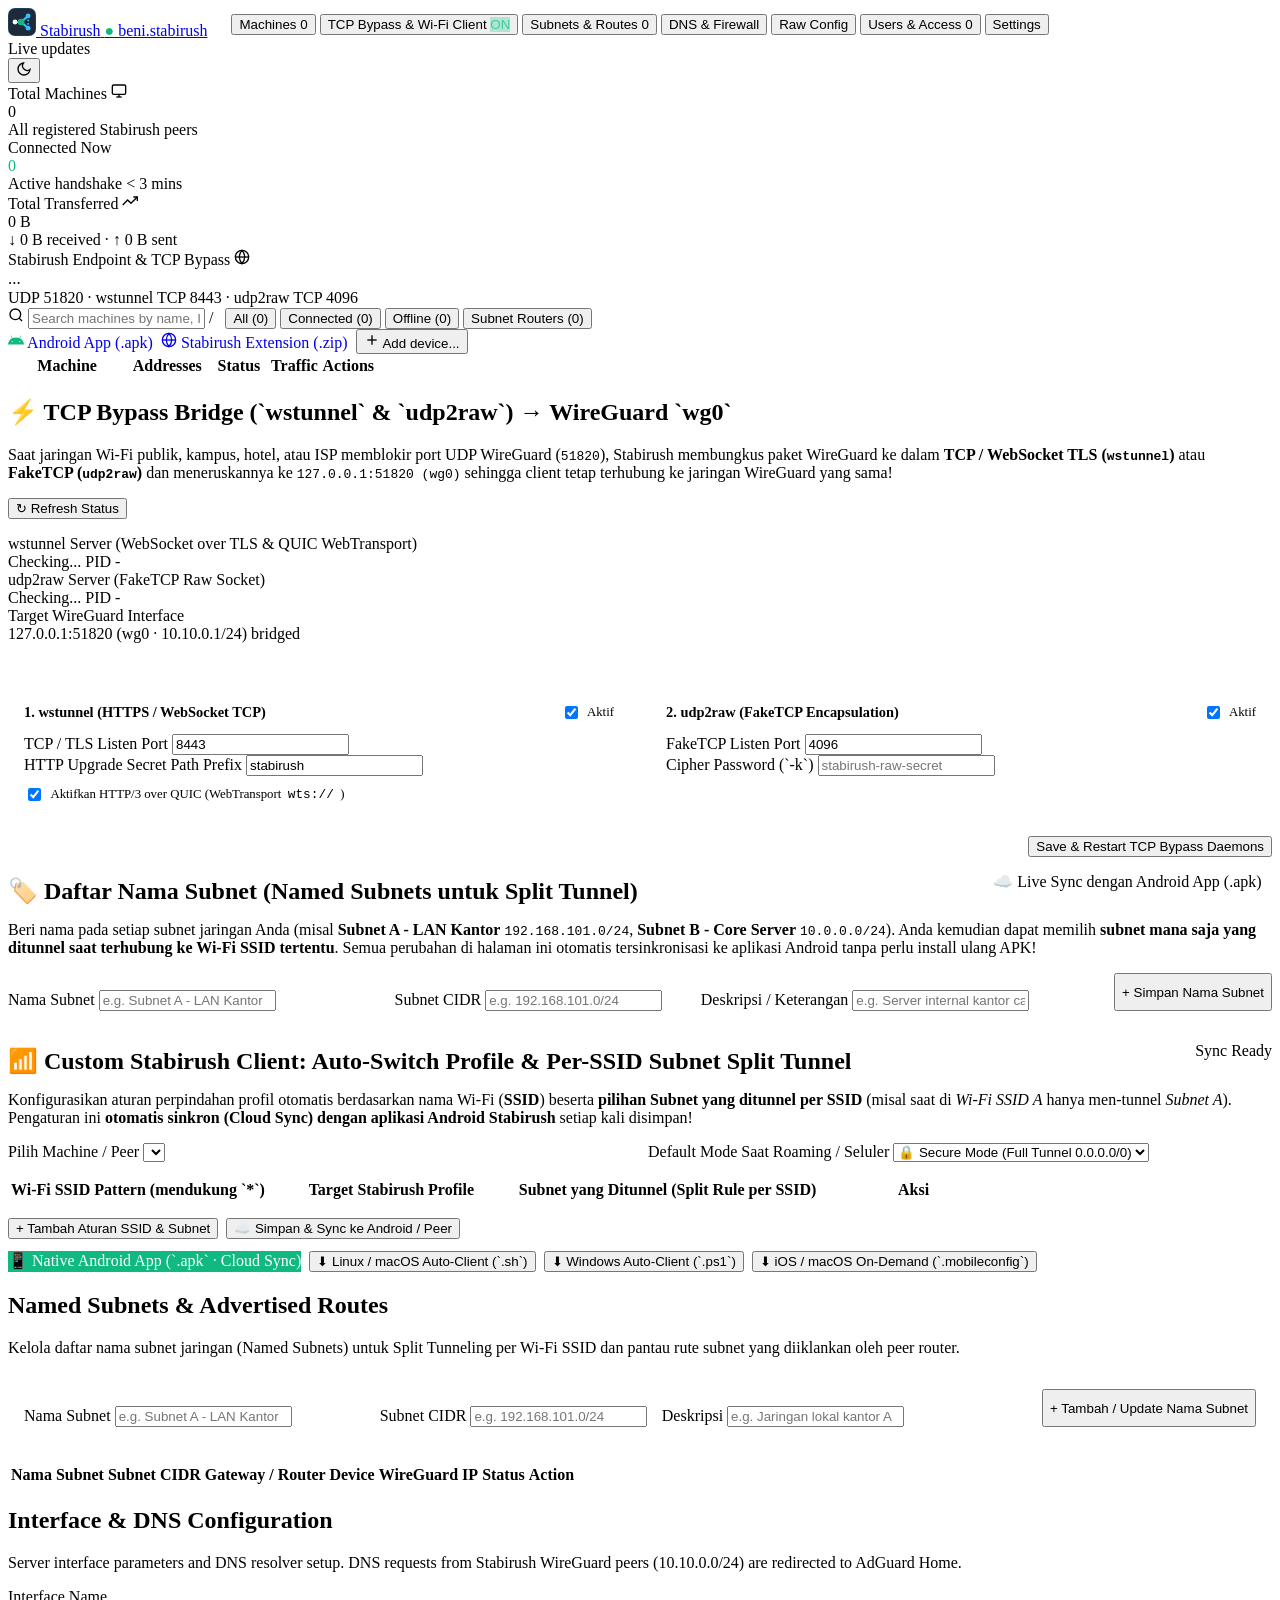
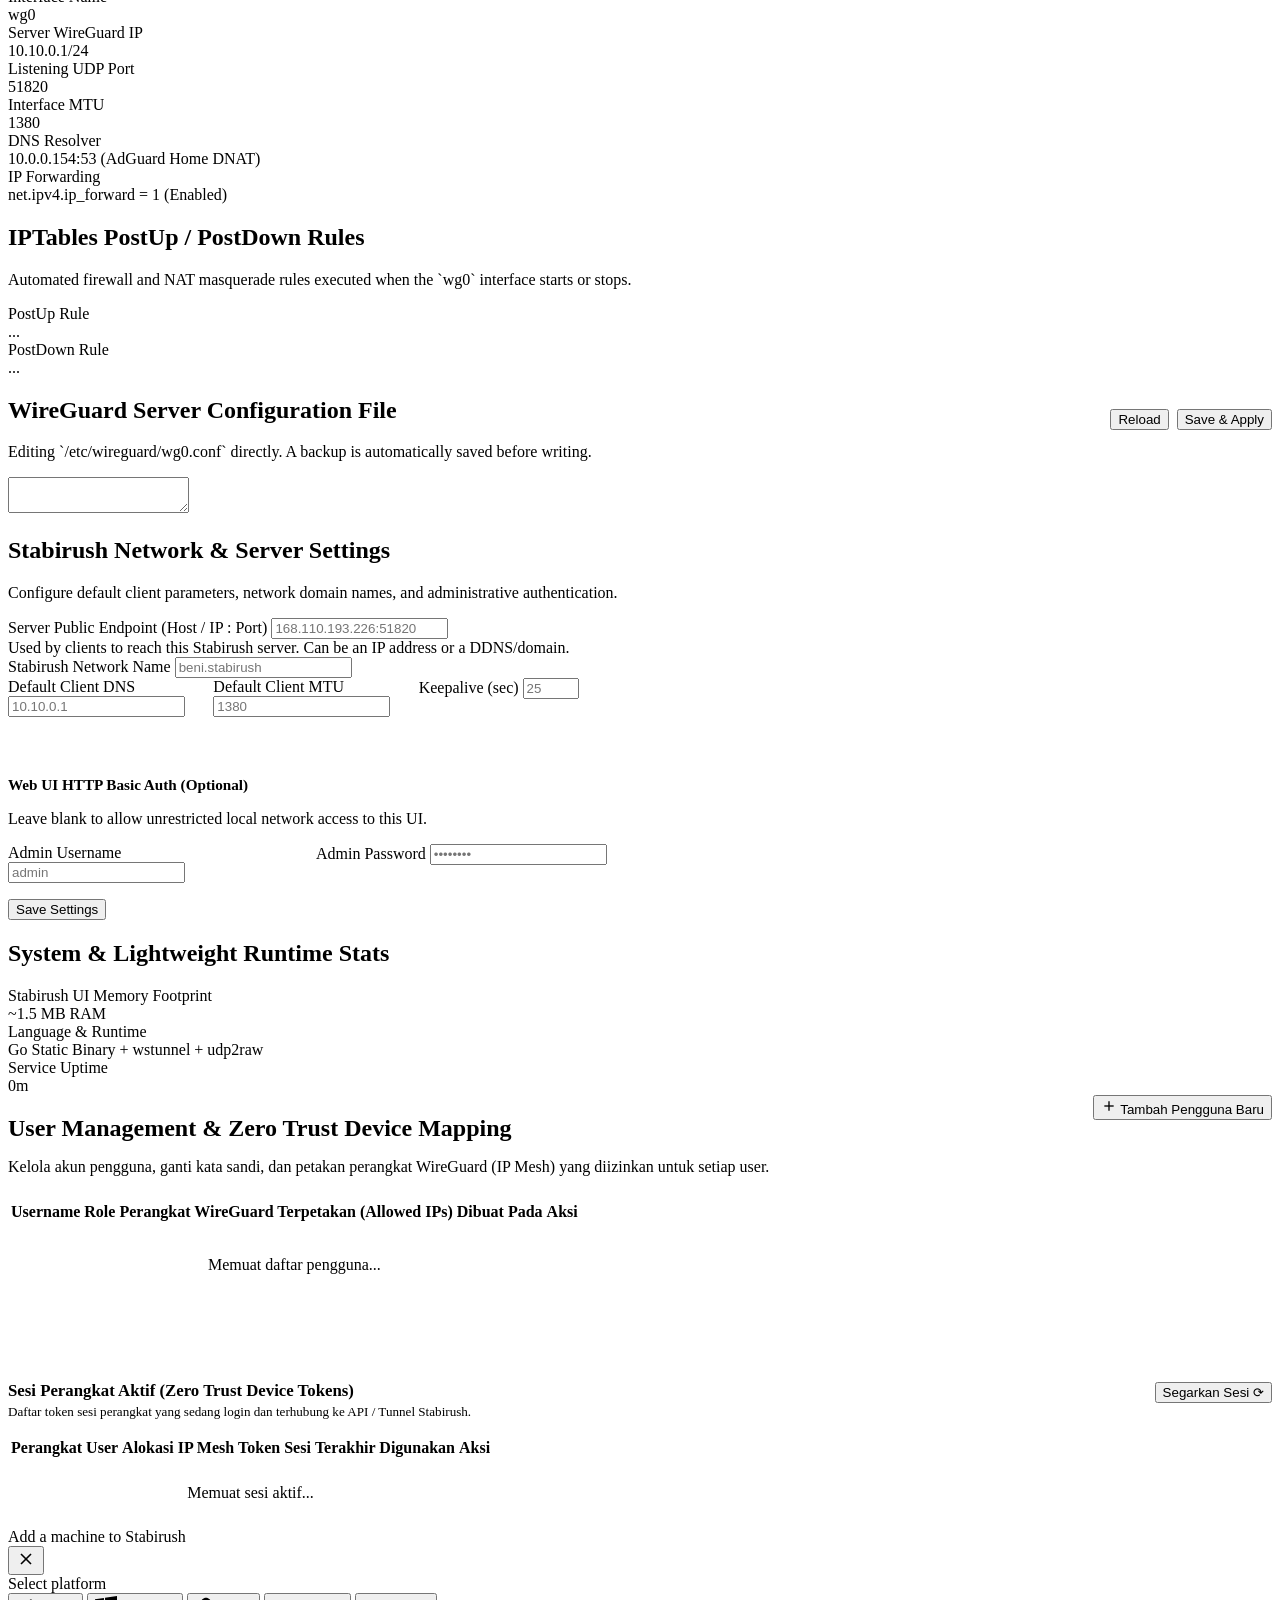
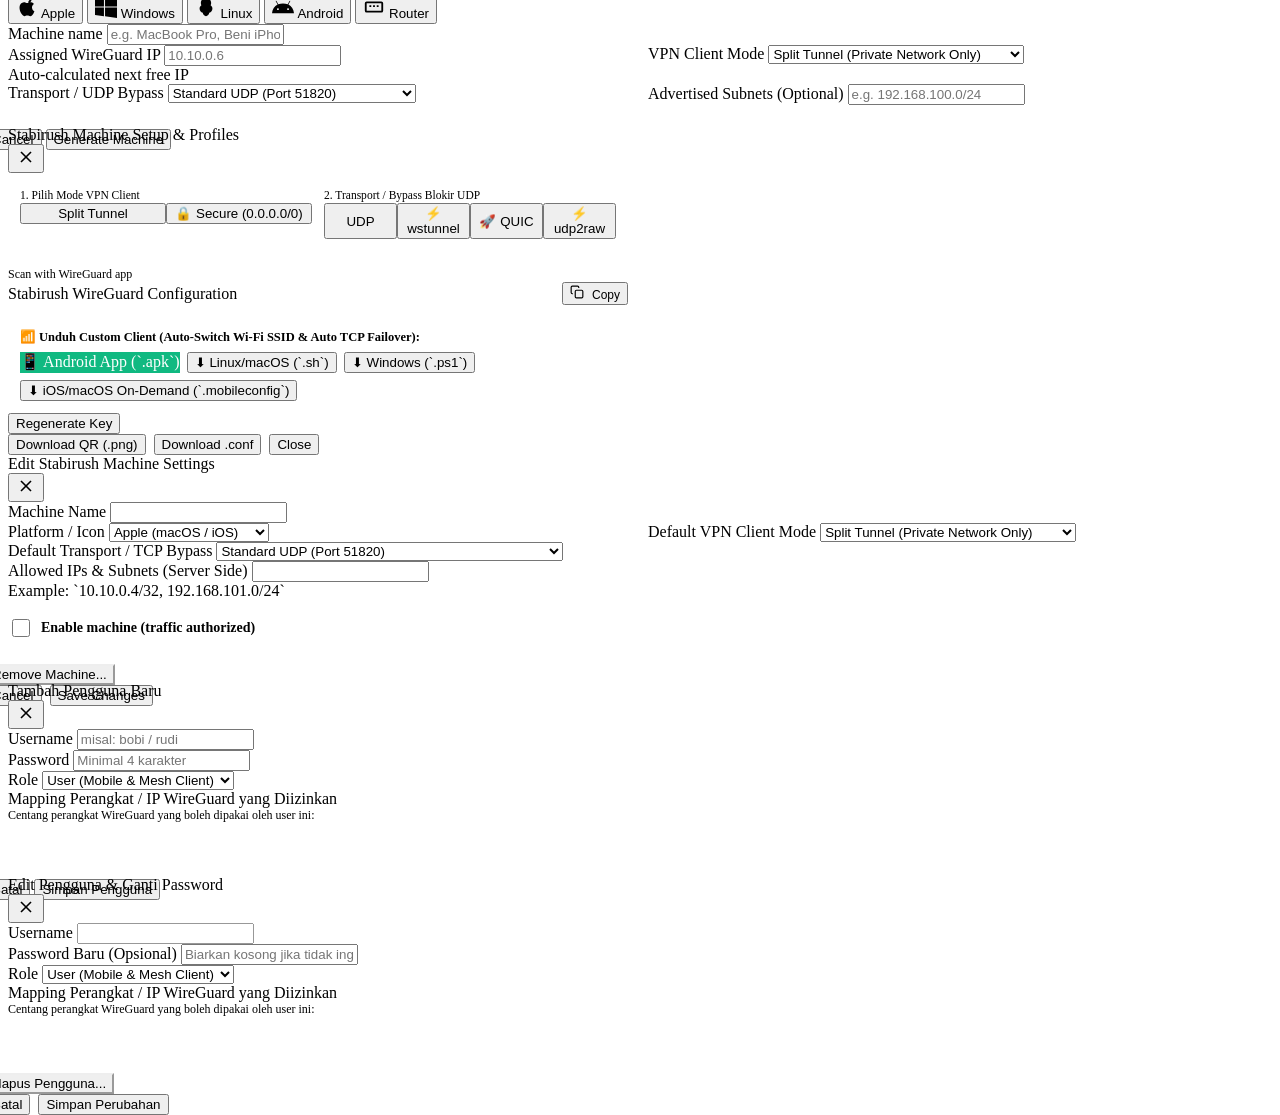
==== commit fd8e8b57: "feat(wstunnel): add HTTP/3 over QUIC (WebTransport wts://) support for wstunnel server and client pr" ====
--- a/web/static/index.html
+++ b/web/static/index.html
@@ -186,7 +186,7 @@
 
         <div class="info-grid" style="margin-bottom:1.5rem;">
           <div class="info-item">
-            <label>wstunnel Server (WebSocket over TLS/TCP)</label>
+            <label>wstunnel Server (WebSocket over TLS & QUIC WebTransport)</label>
             <div class="info-val">
               <span id="bypass-ws-status">Checking...</span>
               <span class="badge-tag badge-subnet" id="bypass-ws-pid">PID -</span>
@@ -221,9 +221,14 @@
                 <label class="form-label">TCP / TLS Listen Port</label>
                 <input type="number" id="cfg-ws-port" class="form-input" value="8443" required>
               </div>
-              <div class="form-group" style="margin-bottom:0;">
+              <div class="form-group" style="margin-bottom:0.6rem;">
                 <label class="form-label">HTTP Upgrade Secret Path Prefix</label>
                 <input type="text" id="cfg-ws-prefix" class="form-input" value="stabirush" required>
+              </div>
+              <div class="form-group" style="margin-bottom:0;">
+                <label style="display:flex; align-items:center; gap:0.4rem; font-size:0.8rem; cursor:pointer;">
+                  <input type="checkbox" id="cfg-ws-quic" checked> Aktifkan HTTP/3 over QUIC (WebTransport <code>wts://</code>)
+                </label>
               </div>
             </div>
 
@@ -757,9 +762,10 @@
           </div>
           <div>
             <label class="form-label" style="font-size:0.72rem; margin-bottom:0.3rem;">2. Transport / Bypass Blokir UDP</label>
-            <div class="filter-pills" style="width:100%; display:grid; grid-template-columns:1fr 1fr 1fr;">
+            <div class="filter-pills" style="width:100%; display:grid; grid-template-columns:repeat(4, 1fr);">
               <button type="button" class="filter-pill active" id="setup-trans-udp" onclick="switchSetupProfile(null, 'udp')">UDP</button>
               <button type="button" class="filter-pill" id="setup-trans-wstunnel" onclick="switchSetupProfile(null, 'wstunnel')">⚡ wstunnel</button>
+              <button type="button" class="filter-pill" id="setup-trans-wstunnel_quic" onclick="switchSetupProfile(null, 'wstunnel_quic')">🚀 QUIC</button>
               <button type="button" class="filter-pill" id="setup-trans-udp2raw" onclick="switchSetupProfile(null, 'udp2raw')">⚡ udp2raw</button>
             </div>
           </div>
